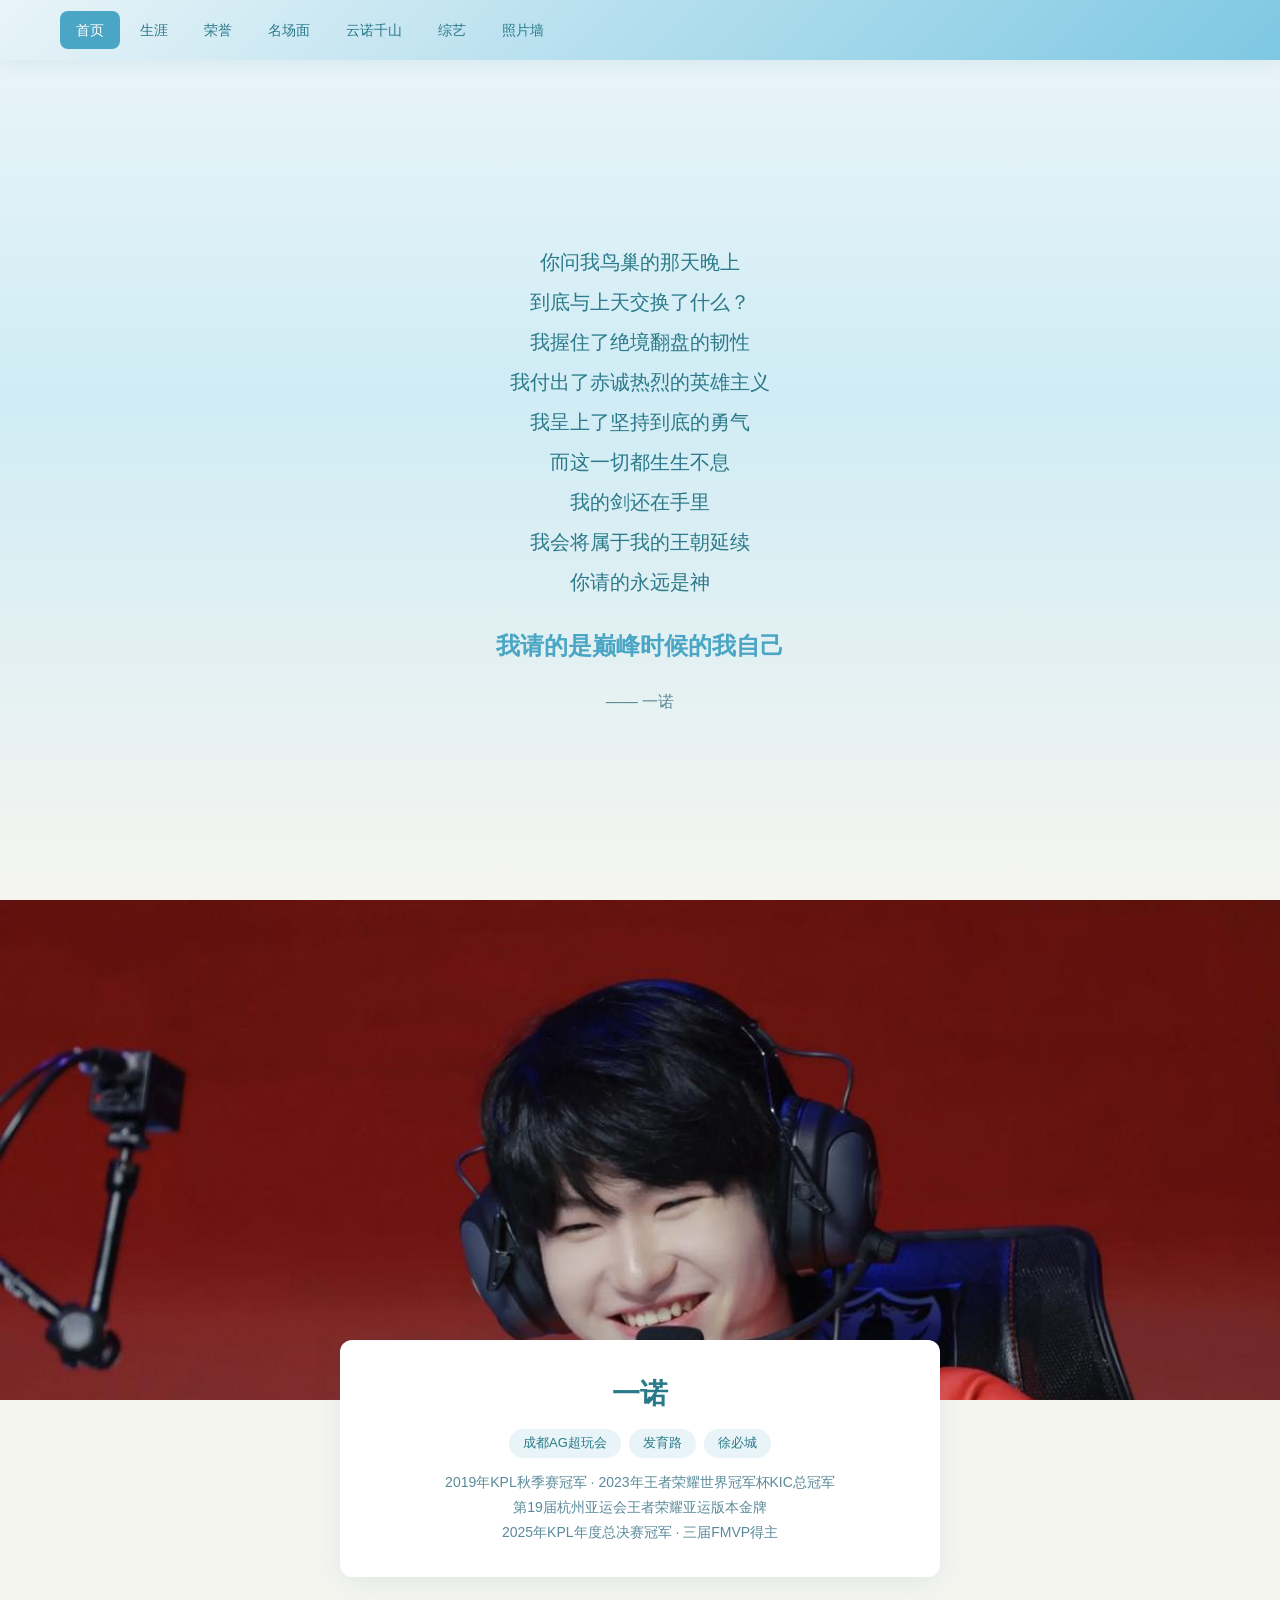
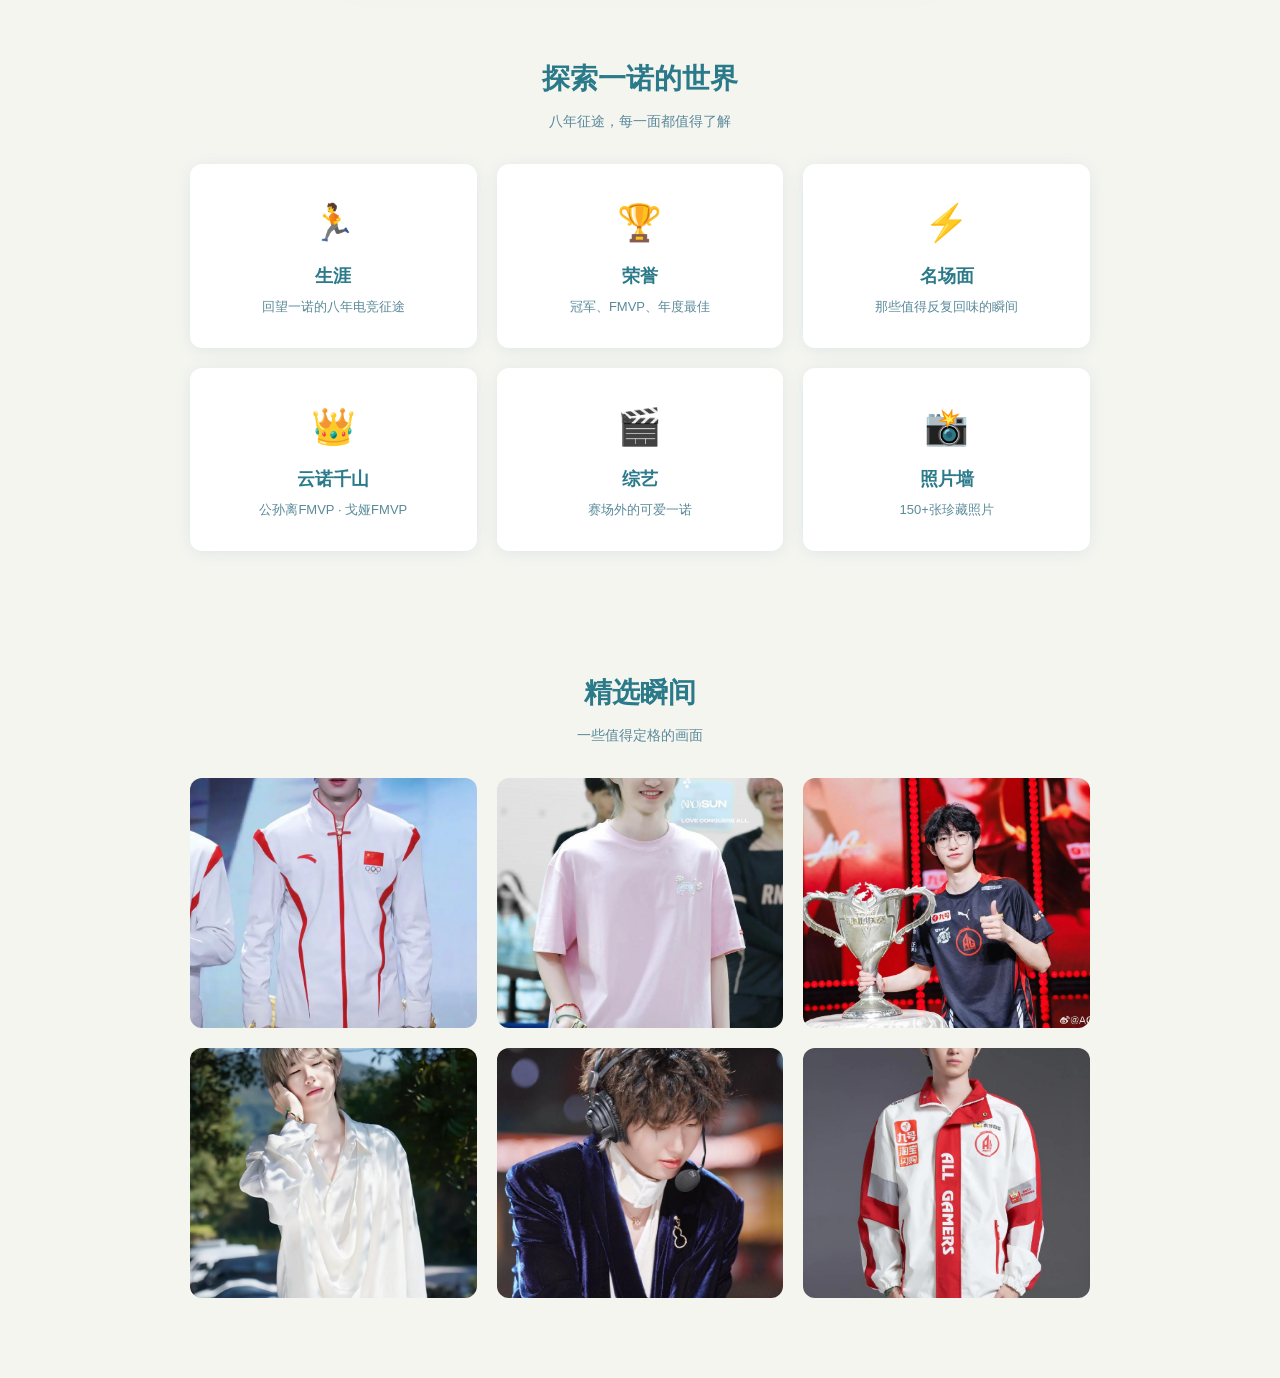
==== index.html @ b9503388 "一诺粉丝向个人网站 v1.0 - 云诺千山主题" ====
﻿<!DOCTYPE html>
<html lang="zh-CN">
<head>
<meta charset="UTF-8">
<meta name="viewport" content="width=device-width, initial-scale=1.0">
<title>一诺 · 云诺千山</title>
<link rel="stylesheet" href="style.css">
</head>
<body>

<nav>
  <div class="nav-inner">
    <a href="index.html" class="active">首页</a>
    <a href="career.html">生涯</a>
    <a href="honors.html">荣誉</a>
    <a href="moments.html">名场面</a>
    <a href="fmvp.html">云诺千山</a>
    <a href="variety.html">综艺</a>
    <a href="photos.html">照片墙</a>
  </div>
</nav>

<section class="hero-monologue">
  <div class="quote">
    <p>你问我鸟巢的那天晚上</p>
    <p>到底与上天交换了什么？</p>
    <p></p>
    <p>我握住了绝境翻盘的韧性</p>
    <p>我付出了赤诚热烈的英雄主义</p>
    <p>我呈上了坚持到底的勇气</p>
    <p>而这一切都生生不息</p>
    <p></p>
    <p>我的剑还在手里</p>
    <p>我会将属于我的王朝延续</p>
    <p></p>
    <p>你请的永远是神</p>
    <p class="highlight">我请的是巅峰时候的我自己</p>
    <p class="author">—— 一诺</p>
  </div>
</section>

<div class="hero-image-wrap">
  <img src="images/hero-action-2.jpg" alt="一诺比赛照片">
</div>

<div class="profile-card">
  <div class="name">一诺</div>
  <div class="tags">
    <span>成都AG超玩会</span>
    <span>发育路</span>
    <span>徐必城</span>
  </div>
  <div class="bio">
    2019年KPL秋季赛冠军 · 2023年王者荣耀世界冠军杯KIC总冠军<br>
    第19届杭州亚运会王者荣耀亚运版本金牌<br>
    2025年KPL年度总决赛冠军 · 三届FMVP得主
  </div>
</div>

<div class="container">
  <h2 class="section-title">探索一诺的世界</h2>
  <p class="section-sub">八年征途，每一面都值得了解</p>

  <div class="jump-grid">
    <a href="career.html" class="jump-card">
      <div class="icon">🏃</div>
      <div class="title">生涯</div>
      <div class="desc">回望一诺的八年电竞征途</div>
    </a>
    <a href="honors.html" class="jump-card">
      <div class="icon">🏆</div>
      <div class="title">荣誉</div>
      <div class="desc">冠军、FMVP、年度最佳</div>
    </a>
    <a href="moments.html" class="jump-card">
      <div class="icon">⚡</div>
      <div class="title">名场面</div>
      <div class="desc">那些值得反复回味的瞬间</div>
    </a>
    <a href="fmvp.html" class="jump-card">
      <div class="icon">👑</div>
      <div class="title">云诺千山</div>
      <div class="desc">公孙离FMVP · 戈娅FMVP</div>
    </a>
    <a href="variety.html" class="jump-card">
      <div class="icon">🎬</div>
      <div class="title">综艺</div>
      <div class="desc">赛场外的可爱一诺</div>
    </a>
    <a href="photos.html" class="jump-card">
      <div class="icon">📸</div>
      <div class="title">照片墙</div>
      <div class="desc">150+张珍藏照片</div>
    </a>
  </div>
</div>

<div class="container">
  <h2 class="section-title">精选瞬间</h2>
  <p class="section-sub">一些值得定格的画面</p>
  <div class="jump-grid" style="grid-template-columns:repeat(3,1fr);max-width:900px">
    <img src="images/hero-action-9.jpg" alt="" style="border-radius:12px;height:250px;object-fit:cover;width:100%">
    <img src="images/hero-portrait-5.jpg" alt="" style="border-radius:12px;height:250px;object-fit:cover;width:100%">
    <img src="images/hero-team-4.jpg" alt="" style="border-radius:12px;height:250px;object-fit:cover;width:100%">
    <img src="images/hero-portrait-3.jpg" alt="" style="border-radius:12px;height:250px;object-fit:cover;width:100%">
    <img src="images/hero-action-10.jpeg" alt="" style="border-radius:12px;height:250px;object-fit:cover;width:100%">
    <img src="images/hero-portrait-6.jpg" alt="" style="border-radius:12px;height:250px;object-fit:cover;width:100%">
  </div>
</div>

</body>
</html>
---- style.css ----
﻿/* ===== 一诺个人网站 - 全局样式 ===== */
/* 云诺千山 · 白青配色主题 */

:root {
  --bg: #F5F5F0;
  --primary: #7EC8E3;
  --primary-dark: #4AA6C4;
  --accent: #2B7A8A;
  --text-dark: #1A4A5A;
  --text-light: #5A8A9A;
  --gold: #C9A96E;
  --gold-light: #E8D5A3;
  --card-bg: #FFFFFF;
  --shadow: rgba(42, 122, 138, 0.1);
  --nav-height: 60px;
  --radius: 12px;
  --max-width: 1200px;
}

* { margin: 0; padding: 0; box-sizing: border-box; }
html { scroll-behavior: smooth; }

body {
  font-family: "Noto Sans SC", "PingFang SC", "Microsoft YaHei", sans-serif;
  background: var(--bg);
  color: var(--text-dark);
  line-height: 1.6;
  padding-top: var(--nav-height);
}

a { text-decoration: none; color: inherit; }
img { max-width: 100%; display: block; }

/* ===== 导航栏 ===== */
nav {
  position: fixed; top: 0; left: 0; right: 0; z-index: 1000;
  height: var(--nav-height);
  background: linear-gradient(135deg, #E8F4F8 0%, #7EC8E3 100%);
  backdrop-filter: blur(10px);
  display: flex; align-items: center; justify-content: center;
  box-shadow: 0 2px 20px var(--shadow);
}
nav .nav-inner {
  display: flex; align-items: center; gap: 4px;
  max-width: var(--max-width); width: 100%;
  padding: 0 20px; overflow-x: auto;
}
nav a {
  padding: 8px 16px; border-radius: 8px;
  color: var(--accent); font-size: 14px; font-weight: 500;
  white-space: nowrap; transition: all 0.3s;
}
nav a:hover, nav a.active {
  background: var(--primary-dark); color: #fff;
}

/* ===== 通用容器 ===== */
.container { max-width: var(--max-width); margin: 0 auto; padding: 40px 20px; }
.section-title {
  text-align: center; font-size: 28px; font-weight: 700;
  color: var(--accent); margin-bottom: 8px;
}
.section-sub {
  text-align: center; color: var(--text-light); font-size: 14px;
  margin-bottom: 32px;
}

/* ===== 首页独白 ===== */
.hero-monologue {
  display: flex; align-items: center; justify-content: center;
  min-height: calc(100vh - var(--nav-height));
  background: linear-gradient(180deg, #E8F4F8 0%, #D0ECF5 40%, #F5F5F0 100%);
  padding: 60px 20px; text-align: center;
}
.hero-monologue .quote { max-width: 700px; }
.hero-monologue p {
  font-size: 20px; font-weight: 300; color: var(--accent);
  line-height: 2; opacity: 0; animation: fadeUp 0.8s ease forwards;
}
.hero-monologue p:nth-child(1) { animation-delay: 0.1s; }
.hero-monologue p:nth-child(2) { animation-delay: 0.3s; }
.hero-monologue p:nth-child(3) { animation-delay: 0.5s; }
.hero-monologue p:nth-child(4) { animation-delay: 0.7s; }
.hero-monologue p:nth-child(5) { animation-delay: 0.9s; }
.hero-monologue .highlight {
  font-weight: 700; font-size: 24px; color: var(--primary-dark);
  margin-top: 20px;
}
.hero-monologue .author {
  margin-top: 16px; font-size: 16px; color: var(--text-light);
}
@keyframes fadeUp {
  from { opacity: 0; transform: translateY(20px); }
  to { opacity: 1; transform: translateY(0); }
}

/* ===== Hero图片 ===== */
.hero-image-wrap { width: 100%; overflow: hidden; }
.hero-image-wrap img {
  width: 100%; height: 500px; object-fit: cover;
  object-position: center 20%;
}

/* ===== 个人信息 ===== */
.profile-card {
  max-width: 600px; margin: -60px auto 40px;
  background: var(--card-bg); border-radius: var(--radius);
  padding: 32px; box-shadow: 0 4px 30px var(--shadow);
  position: relative; z-index: 2; text-align: center;
}
.profile-card .name { font-size: 28px; font-weight: 700; color: var(--accent); }
.profile-card .tags {
  display: flex; flex-wrap: wrap; justify-content: center; gap: 8px;
  margin: 12px 0;
}
.profile-card .tags span {
  background: #E8F4F8; color: var(--accent);
  padding: 4px 14px; border-radius: 20px; font-size: 13px;
}
.profile-card .bio { color: var(--text-light); font-size: 14px; line-height: 1.8; }

/* ===== 跳转卡片 ===== */
.jump-grid {
  display: grid;
  grid-template-columns: repeat(3, 1fr);
  gap: 20px; max-width: 900px; margin: 0 auto 40px;
}
.jump-card {
  background: var(--card-bg); border-radius: var(--radius);
  padding: 28px 20px; text-align: center;
  box-shadow: 0 2px 15px var(--shadow);
  transition: all 0.3s; cursor: pointer;
  border: 2px solid transparent;
}
.jump-card:hover {
  transform: translateY(-6px);
  box-shadow: 0 8px 30px rgba(42,122,138,0.2);
  border-color: var(--primary);
}
.jump-card .icon { font-size: 36px; margin-bottom: 10px; }
.jump-card .title { font-size: 18px; font-weight: 600; color: var(--accent); }
.jump-card .desc { font-size: 13px; color: var(--text-light); margin-top: 6px; }

/* ===== B站嵌入 ===== */
.bili-wrap {
  position: relative; width: 100%;
  padding-top: 56.25%; border-radius: var(--radius); overflow: hidden;
}
.bili-wrap iframe {
  position: absolute; top: 0; left: 0; width: 100%; height: 100%;
  border: none;
}
.video-grid { display: grid; gap: 16px; }
.video-grid-2 { grid-template-columns: 1fr 1fr; }
.video-grid-3 { grid-template-columns: 1fr 1fr 1fr; }

/* ===== 荣誉卡片 ===== */
.honor-section { margin-bottom: 40px; }
.honor-section .category-title {
  font-size: 22px; font-weight: 700; color: var(--accent);
  margin-bottom: 20px; display: flex; align-items: center; gap: 10px;
}
.honor-grid {
  display: grid;
  grid-template-columns: repeat(auto-fill, minmax(200px, 1fr));
  gap: 16px;
}
.honor-card {
  background: var(--card-bg); border-radius: var(--radius);
  padding: 24px 16px; text-align: center;
  box-shadow: 0 2px 12px var(--shadow);
  transition: all 0.3s; cursor: pointer;
  border-top: 4px solid var(--primary);
}
.honor-card:hover {
  transform: translateY(-4px);
  box-shadow: 0 6px 25px rgba(42,122,138,0.15);
}
.honor-card .emoji { font-size: 32px; margin-bottom: 8px; }
.honor-card .name { font-size: 14px; font-weight: 600; color: var(--text-dark); }
.honor-card .year { font-size: 12px; color: var(--text-light); margin-top: 4px; }
.honor-card.gold { border-top-color: var(--gold); }
.honor-card.gold .emoji { color: var(--gold); }
.honor-card.fmvp { border-top-color: #C084FC; }
.honor-card.fmvp .emoji { color: #C084FC; }

/* ===== 名场面比赛卡片 ===== */
.year-section { margin-bottom: 40px; }
.year-label {
  font-size: 24px; font-weight: 700; color: var(--accent);
  padding-bottom: 12px; margin-bottom: 20px;
  border-bottom: 3px solid var(--primary);
  display: flex; align-items: center; gap: 10px;
}
.match-grid {
  display: grid;
  grid-template-columns: repeat(auto-fill, minmax(280px, 1fr));
  gap: 20px;
}
.match-card {
  background: var(--card-bg); border-radius: var(--radius);
  overflow: hidden; box-shadow: 0 2px 15px var(--shadow);
  transition: all 0.3s;
}
.match-card:hover { transform: translateY(-4px); box-shadow: 0 6px 30px var(--shadow); }
.match-card .hero-img { width: 100%; height: 200px; object-fit: cover; }
.match-card .info { padding: 16px; }
.match-card .info .year-tag {
  display: inline-block; background: var(--primary); color: #fff;
  padding: 2px 10px; border-radius: 4px; font-size: 12px;
  margin-bottom: 8px;
}
.match-card .info .desc { font-size: 14px; color: var(--text-dark); line-height: 1.7; margin-bottom: 12px; }
.match-card .info .links { display: flex; gap: 8px; flex-wrap: wrap; }
.match-card .info .links a {
  display: inline-flex; align-items: center; gap: 4px;
  padding: 6px 14px; border-radius: 6px; font-size: 13px;
  transition: all 0.3s;
}
.match-card .info .links .bili-link { background: #00A1D6; color: #fff; }
.match-card .info .links .bili-link:hover { background: #0085AD; }
.match-card .info .links .weibo-link { background: #E8F4F8; color: var(--accent); }
.match-card .info .links .weibo-link:hover { background: var(--primary); color: #fff; }

/* ===== 时间线 ===== */
.timeline { max-width: 700px; margin: 0 auto; position: relative; padding-left: 40px; }
.timeline::before {
  content: ''; position: absolute; left: 15px; top: 0; bottom: 0;
  width: 3px; background: linear-gradient(var(--primary), var(--accent));
  border-radius: 2px;
}
.timeline-item { position: relative; margin-bottom: 40px; }
.timeline-item::before {
  content: ''; position: absolute; left: -29px; top: 6px;
  width: 14px; height: 14px; border-radius: 50%;
  background: var(--primary-dark); border: 3px solid var(--bg);
}
.timeline-item .year { font-size: 18px; font-weight: 700; color: var(--accent); margin-bottom: 6px; }
.timeline-item .text { font-size: 15px; color: var(--text-dark); line-height: 1.8; }
.timeline-footer {
  text-align: right; font-size: 18px; font-weight: 700;
  color: var(--primary-dark); margin-top: 30px;
}

/* ===== 综艺杂志风卡片 ===== */
.magazine-list { max-width: 800px; margin: 0 auto; }
.magazine-card {
  background: var(--card-bg); border-radius: var(--radius);
  margin-bottom: 20px; overflow: hidden;
  box-shadow: 0 2px 12px var(--shadow);
  transition: all 0.3s;
}
.magazine-card:hover { box-shadow: 0 4px 25px var(--shadow); }
.magazine-card .header {
  display: flex; align-items: center; gap: 16px;
  padding: 20px; cursor: pointer;
}
.magazine-card .header h3 {
  font-size: 22px; font-weight: 700; color: var(--accent);
  flex-shrink: 0;
}
.magazine-card .header .sub {
  font-size: 13px; color: var(--text-light); flex: 1;
}
.magazine-card .header .toggle {
  font-size: 20px; color: var(--text-light); transition: transform 0.3s;
}
.magazine-card .header .toggle.open { transform: rotate(180deg); }
.magazine-card .body {
  max-height: 0; overflow: hidden;
  transition: max-height 0.4s ease; padding: 0 20px;
}
.magazine-card .body.open { max-height: 1000px; padding: 0 20px 20px; }
.magazine-card .body .detail {
  font-size: 14px; color: var(--text-dark); line-height: 1.8;
  margin-bottom: 16px;
}
.category-label {
  display: inline-block; padding: 4px 14px; border-radius: 4px;
  font-size: 13px; font-weight: 600; margin-bottom: 16px;
}
.category-label.doc { background: #E0F2FE; color: #0284C7; }
.category-label.var { background: #FEF3C7; color: #D97706; }

/* ===== 照片墙瀑布流 ===== */
.photo-grid {
  column-count: 4; column-gap: 12px;
  padding: 0 20px; max-width: var(--max-width); margin: 0 auto;
}
.photo-grid img {
  width: 100%; margin-bottom: 12px; border-radius: 8px;
  break-inside: avoid; cursor: pointer;
  transition: transform 0.3s;
}
.photo-grid img:hover { transform: scale(1.02); }

/* ===== 灯箱 ===== */
.lightbox {
  display: none; position: fixed; z-index: 9999;
  top: 0; left: 0; right: 0; bottom: 0;
  background: rgba(0,0,0,0.9);
  align-items: center; justify-content: center;
  cursor: pointer;
}
.lightbox.show { display: flex; }
.lightbox img {
  max-width: 90vw; max-height: 90vh;
  border-radius: 8px; box-shadow: 0 4px 40px rgba(0,0,0,0.5);
}

/* ===== 响应式 ===== */
@media (max-width: 1024px) {
  .photo-grid { column-count: 3; }
  .match-grid { grid-template-columns: repeat(auto-fill, minmax(240px, 1fr)); }
}
@media (max-width: 768px) {
  nav .nav-inner { gap: 2px; }
  nav a { padding: 6px 10px; font-size: 13px; }
  .hero-monologue p { font-size: 16px; }
  .hero-monologue .highlight { font-size: 20px; }
  .hero-image-wrap img { height: 300px; }
  .profile-card { margin: -40px 16px 30px; }
  .jump-grid { grid-template-columns: repeat(2, 1fr); gap: 12px; }
  .jump-card { padding: 20px 14px; }
  .jump-card .icon { font-size: 28px; }
  .video-grid-2, .video-grid-3 { grid-template-columns: 1fr; }
  .honor-grid { grid-template-columns: repeat(2, 1fr); }
  .match-grid { grid-template-columns: 1fr; }
  .timeline { padding-left: 30px; }
  .photo-grid { column-count: 2; }
  .magazine-card .header h3 { font-size: 18px; }
  .magazine-card .header { flex-wrap: wrap; }
}
@media (max-width: 480px) {
  .photo-grid { column-count: 2; column-gap: 8px; }
  .photo-grid img { margin-bottom: 8px; }
  .jump-grid { grid-template-columns: 1fr 1fr; gap: 8px; }
  .honor-grid { grid-template-columns: 1fr 1fr; gap: 10px; }
}
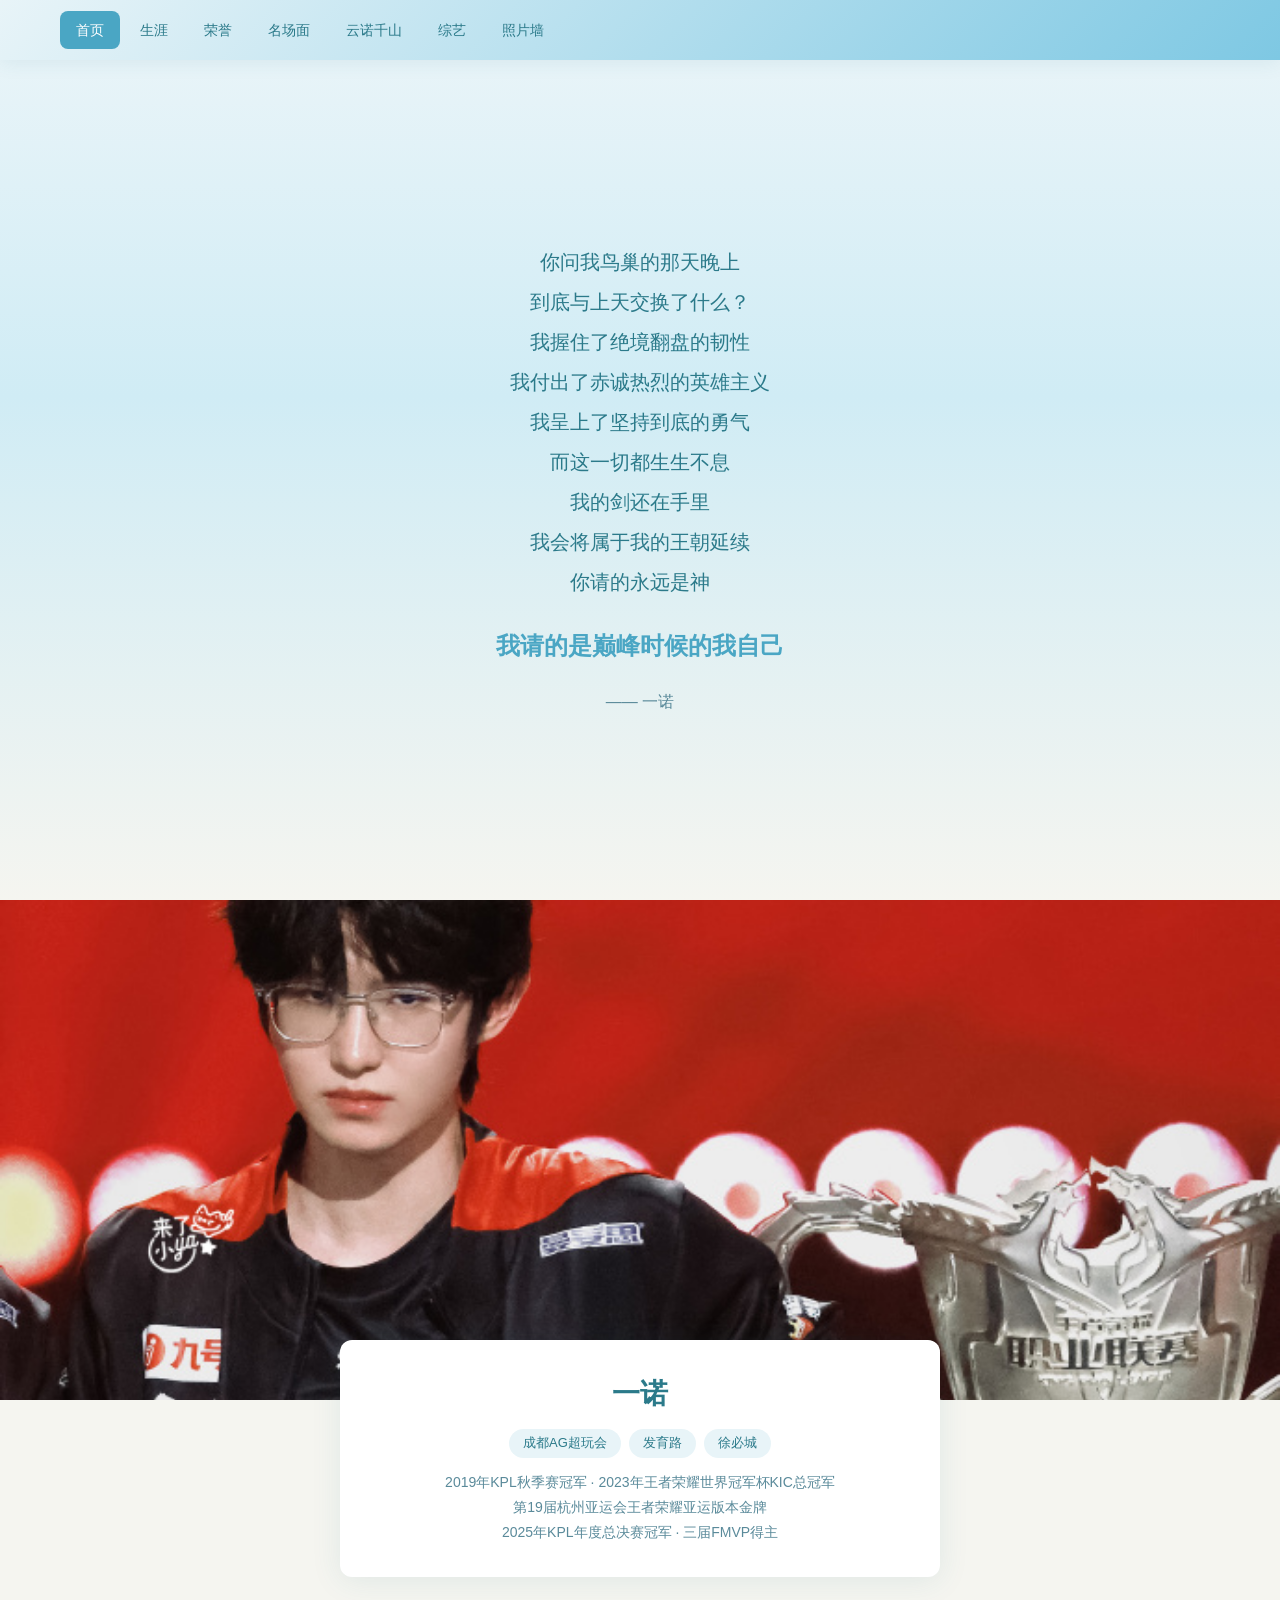
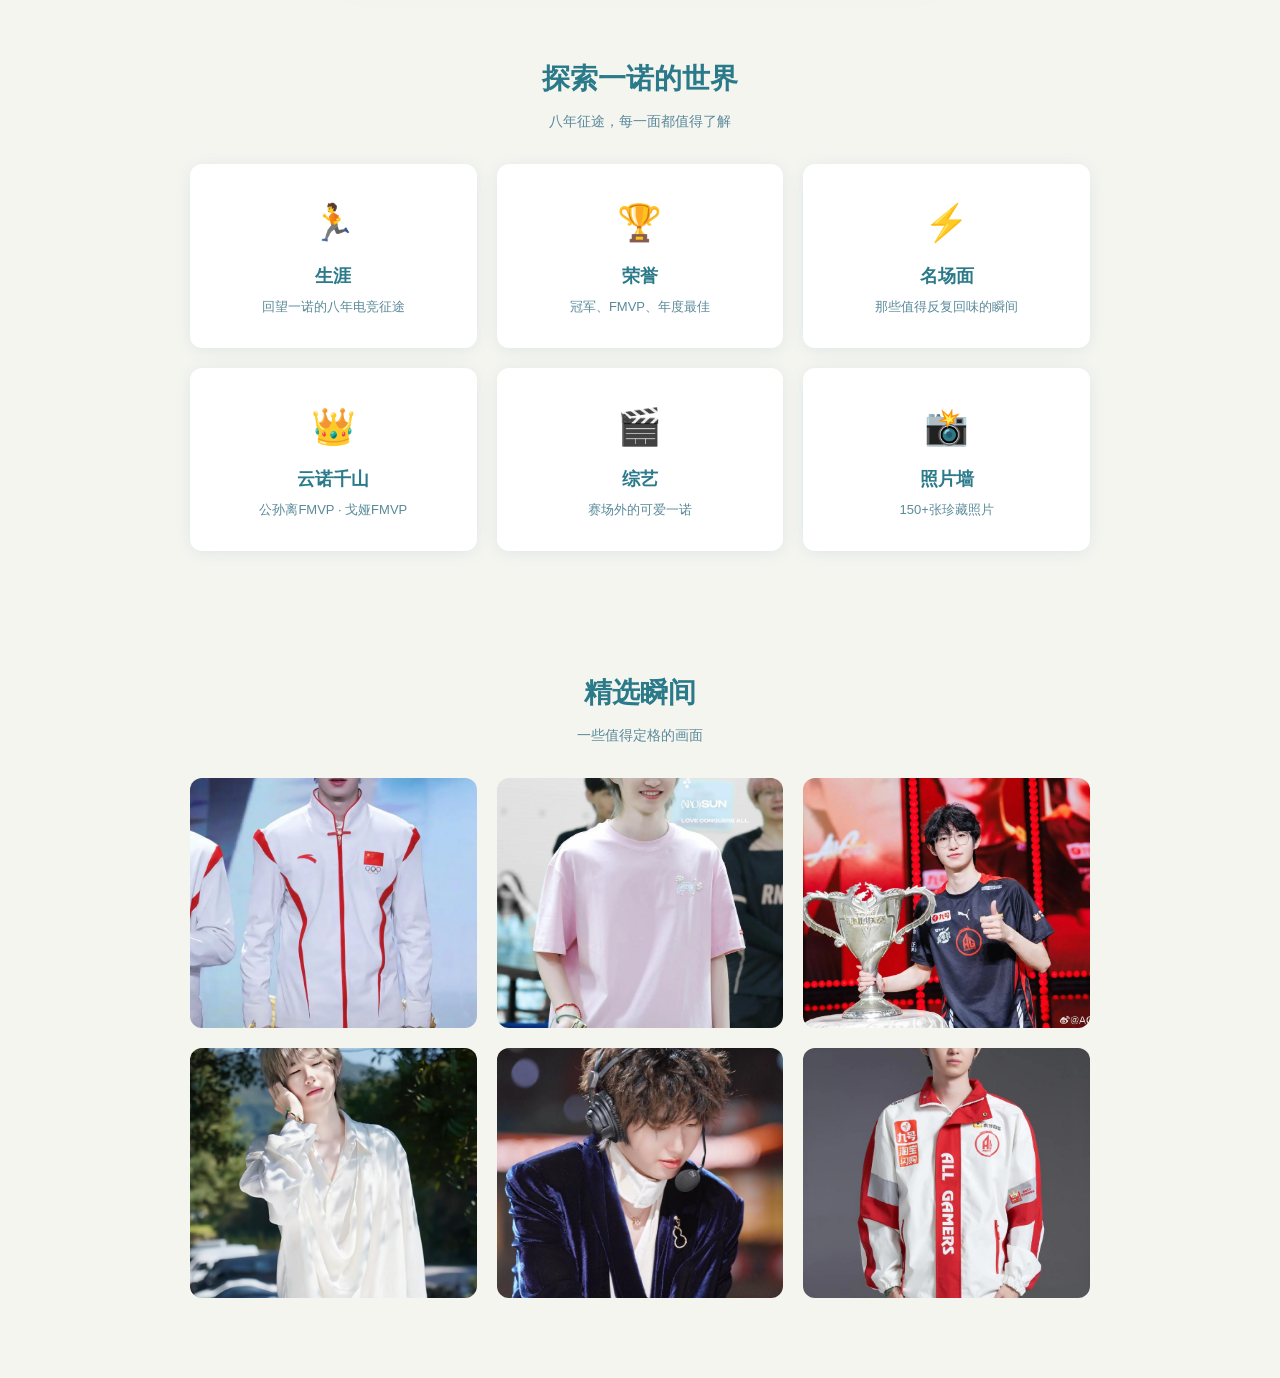
==== commit 6de646c1: "首页hero图更换为新照片" ====
--- a/index.html
+++ b/index.html
@@ -40,7 +40,7 @@
 </section>
 
 <div class="hero-image-wrap">
-  <img src="images/hero-action-2.jpg" alt="一诺比赛照片">
+  <img src="images/00637plYly1hu0eh623qlj323034j1l0.jpg" alt="一诺比赛照片">
 </div>
 
 <div class="profile-card">
@@ -110,3 +110,4 @@
 
 </body>
 </html>
+
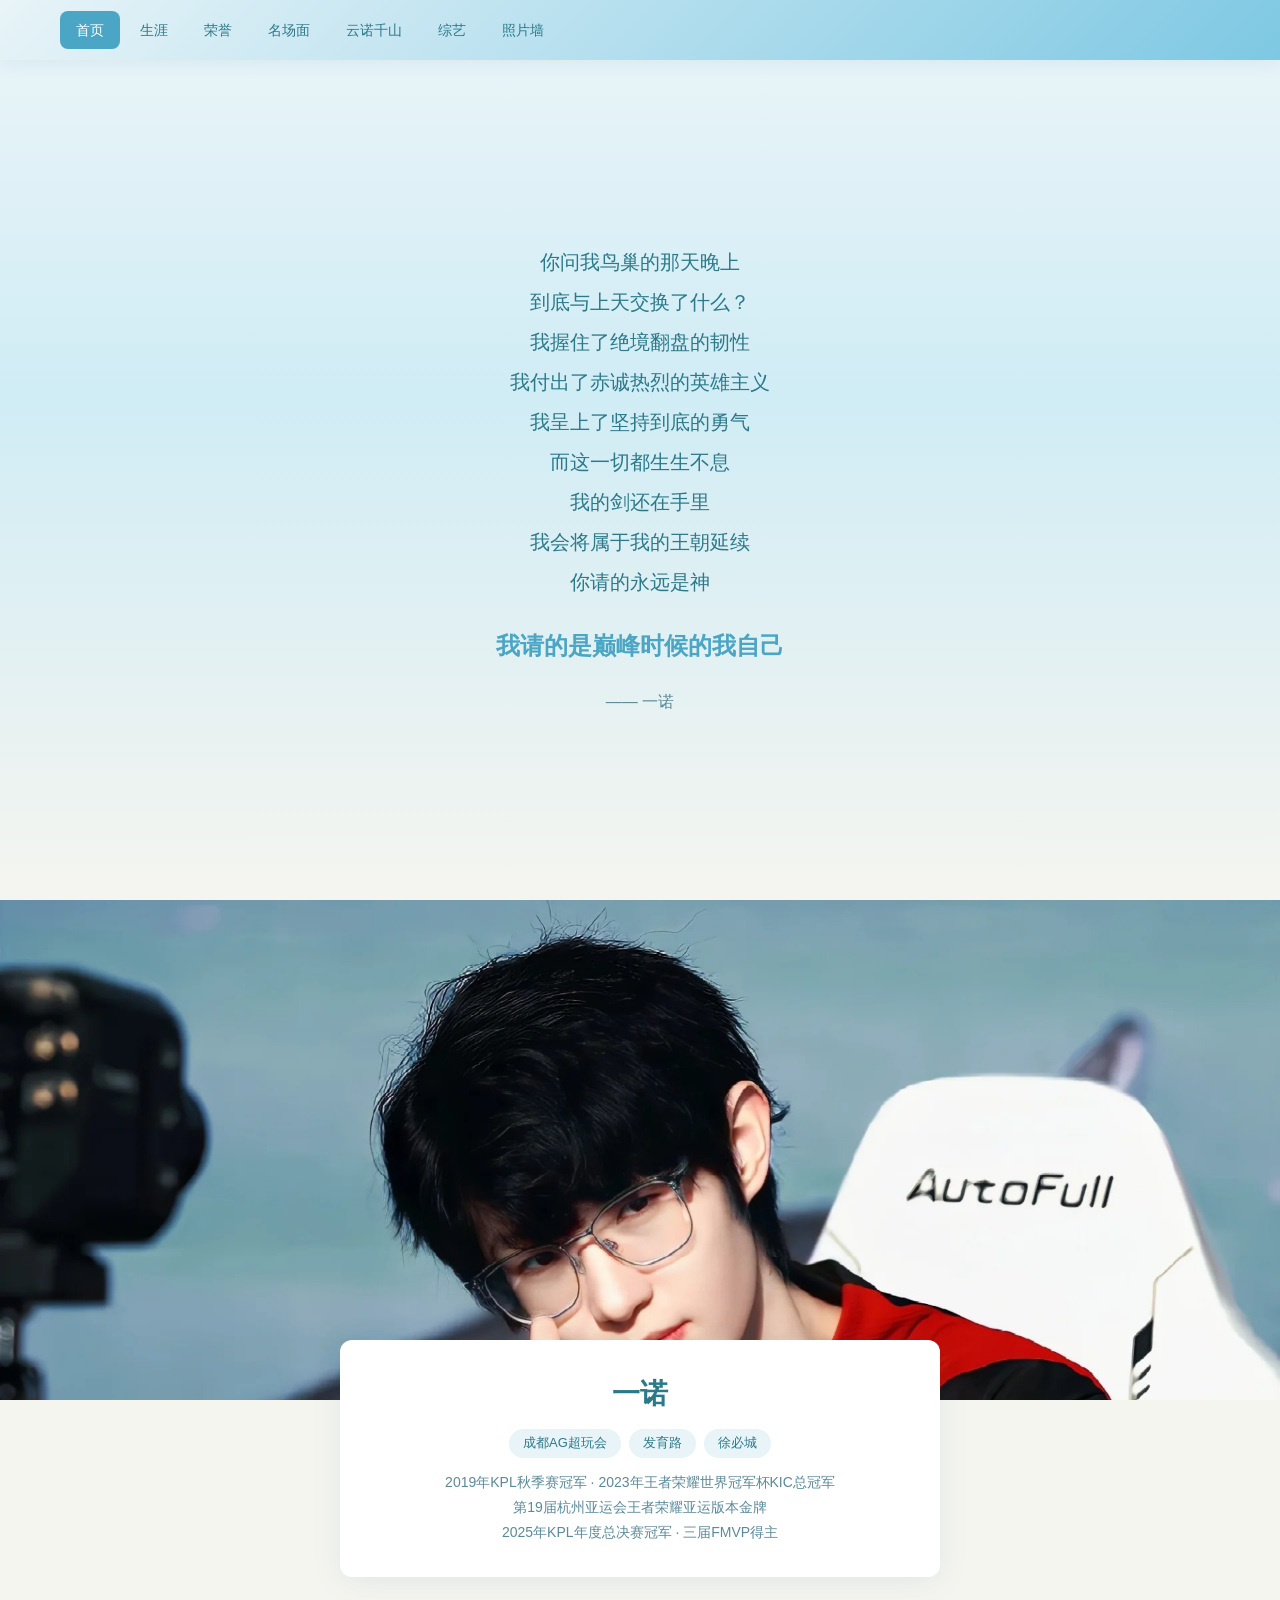
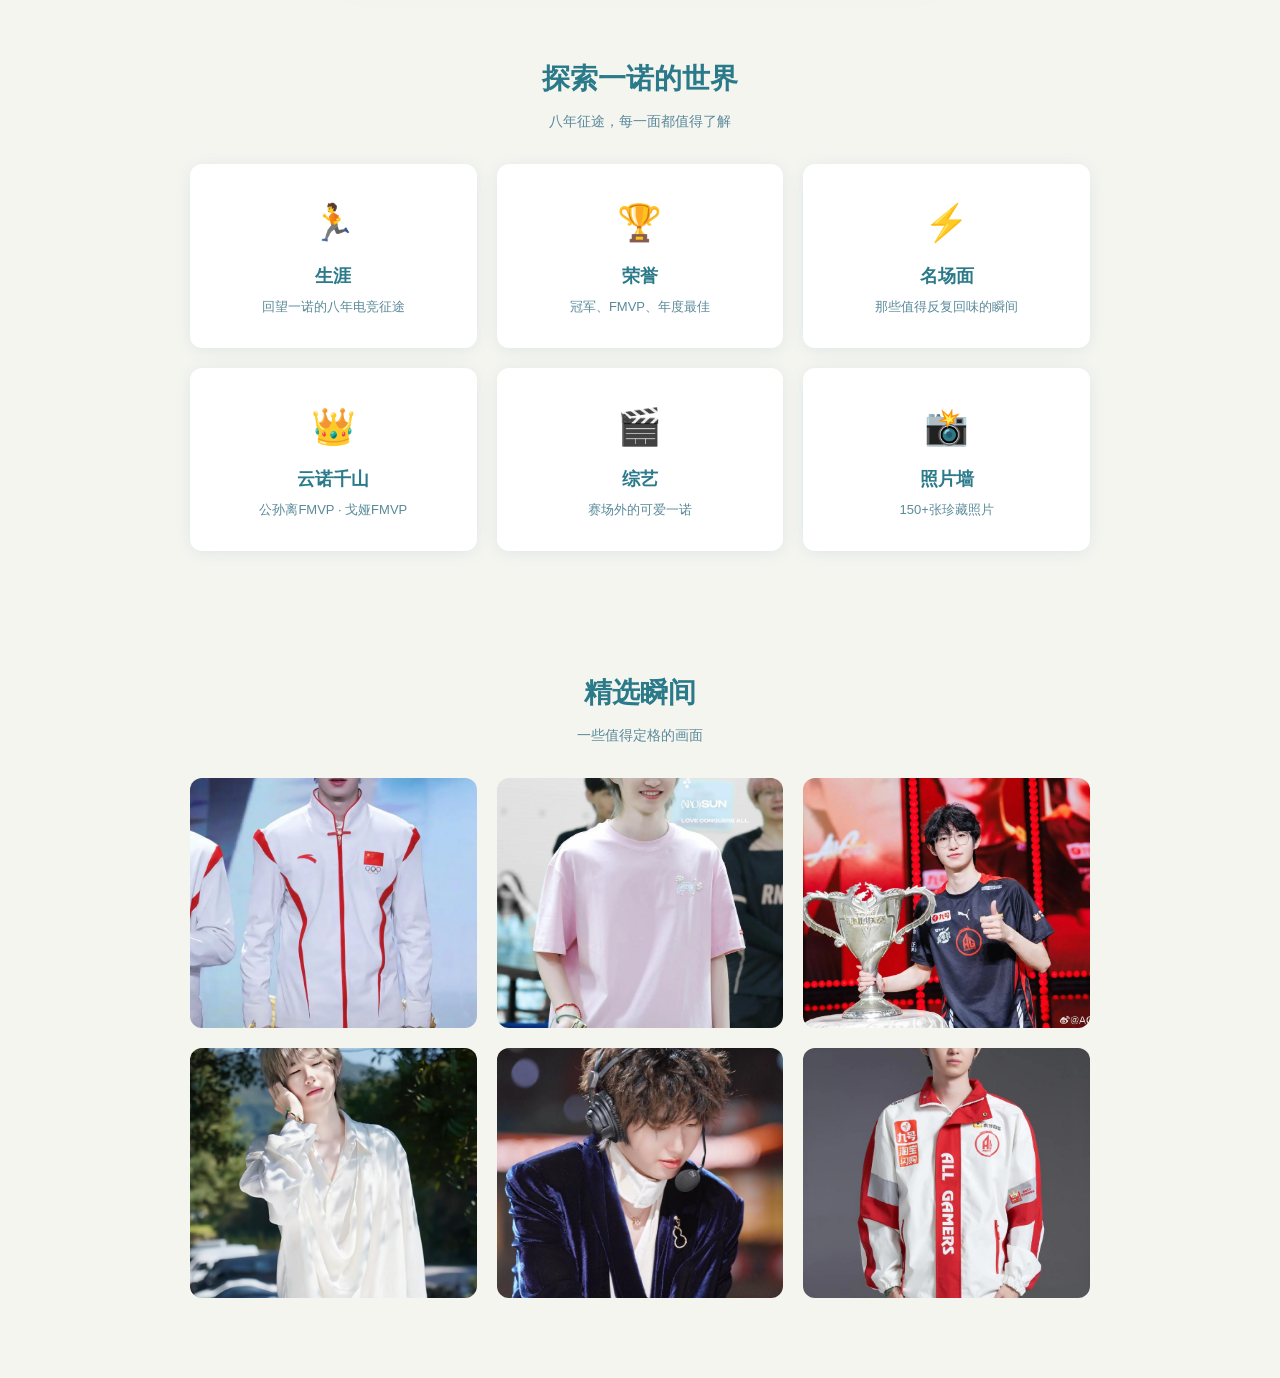
==== commit 2a67b993: "首页hero图更换为1.jpg" ====
--- a/index.html
+++ b/index.html
@@ -40,7 +40,7 @@
 </section>
 
 <div class="hero-image-wrap">
-  <img src="images/00637plYly1hu0eh623qlj323034j1l0.jpg" alt="一诺比赛照片">
+  <img src="images/1.jpg" alt="一诺比赛照片">
 </div>
 
 <div class="profile-card">
@@ -111,3 +111,4 @@
 </body>
 </html>
 
+
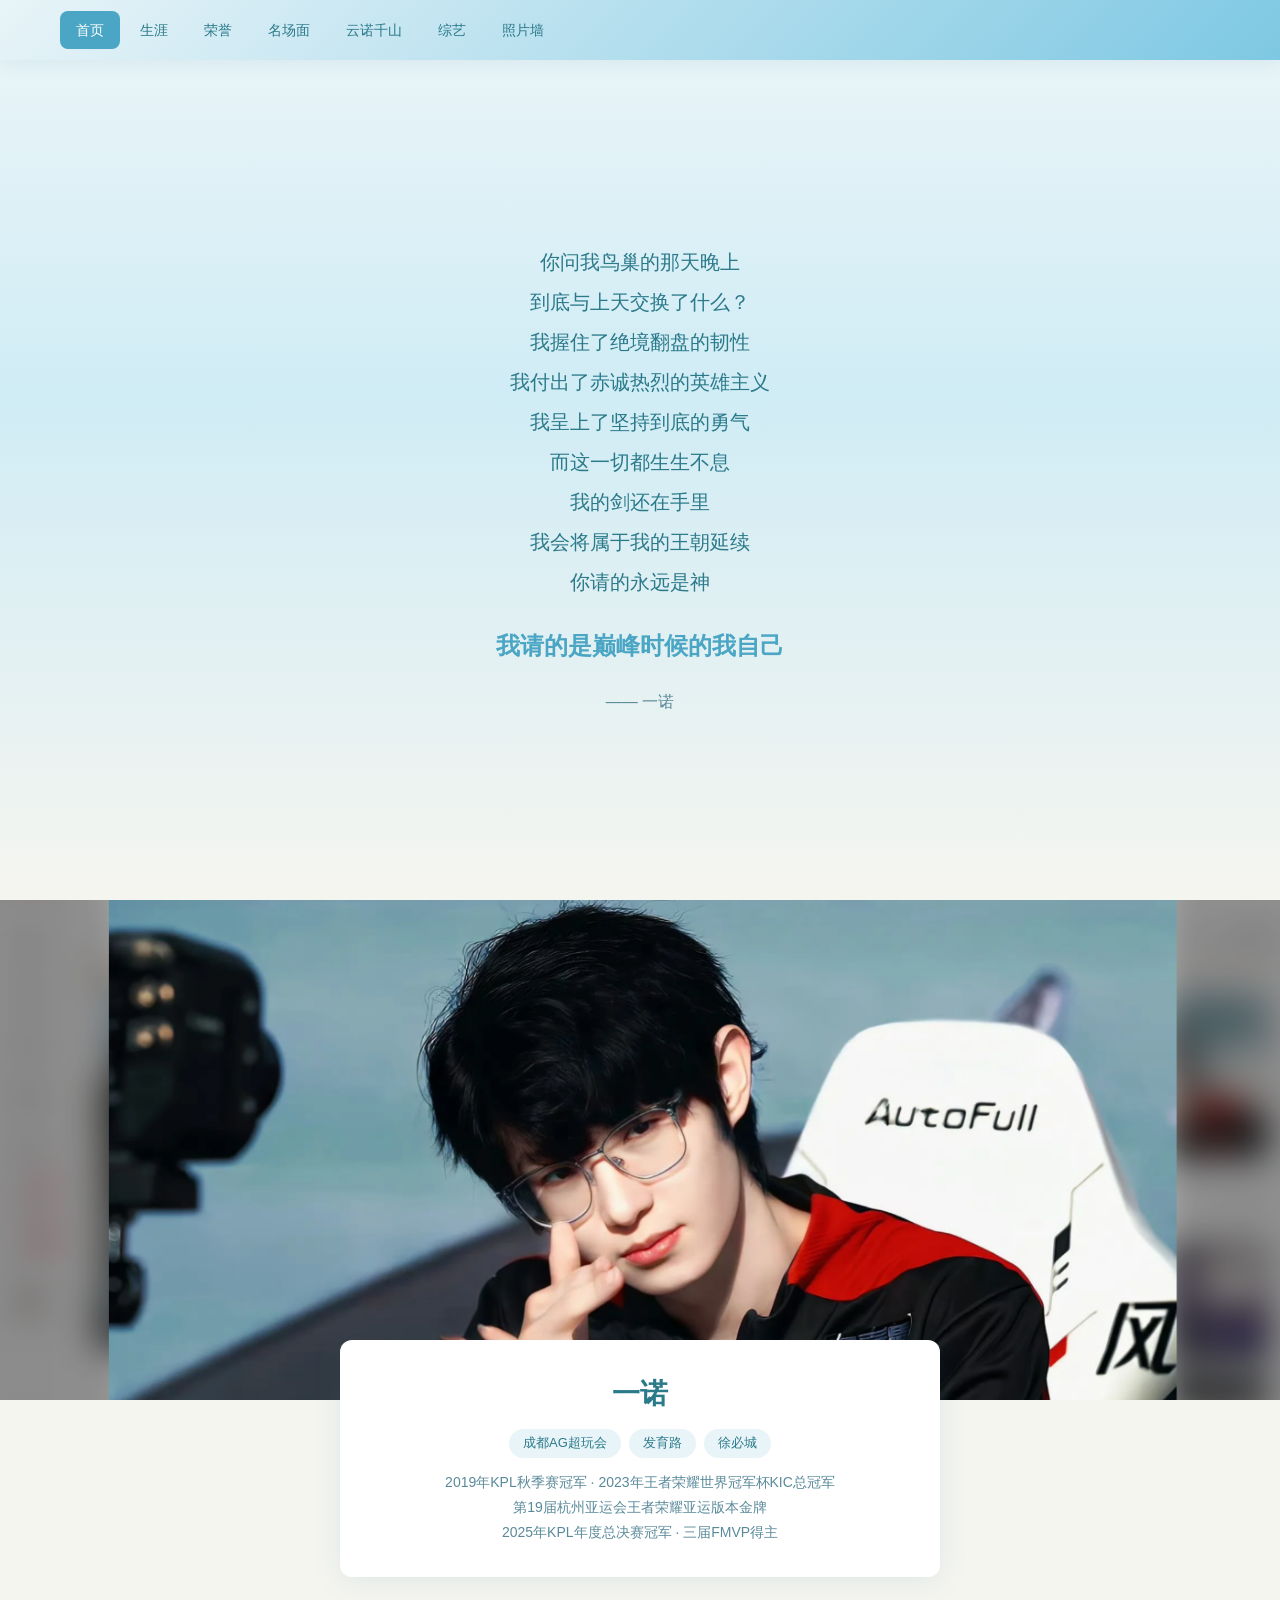
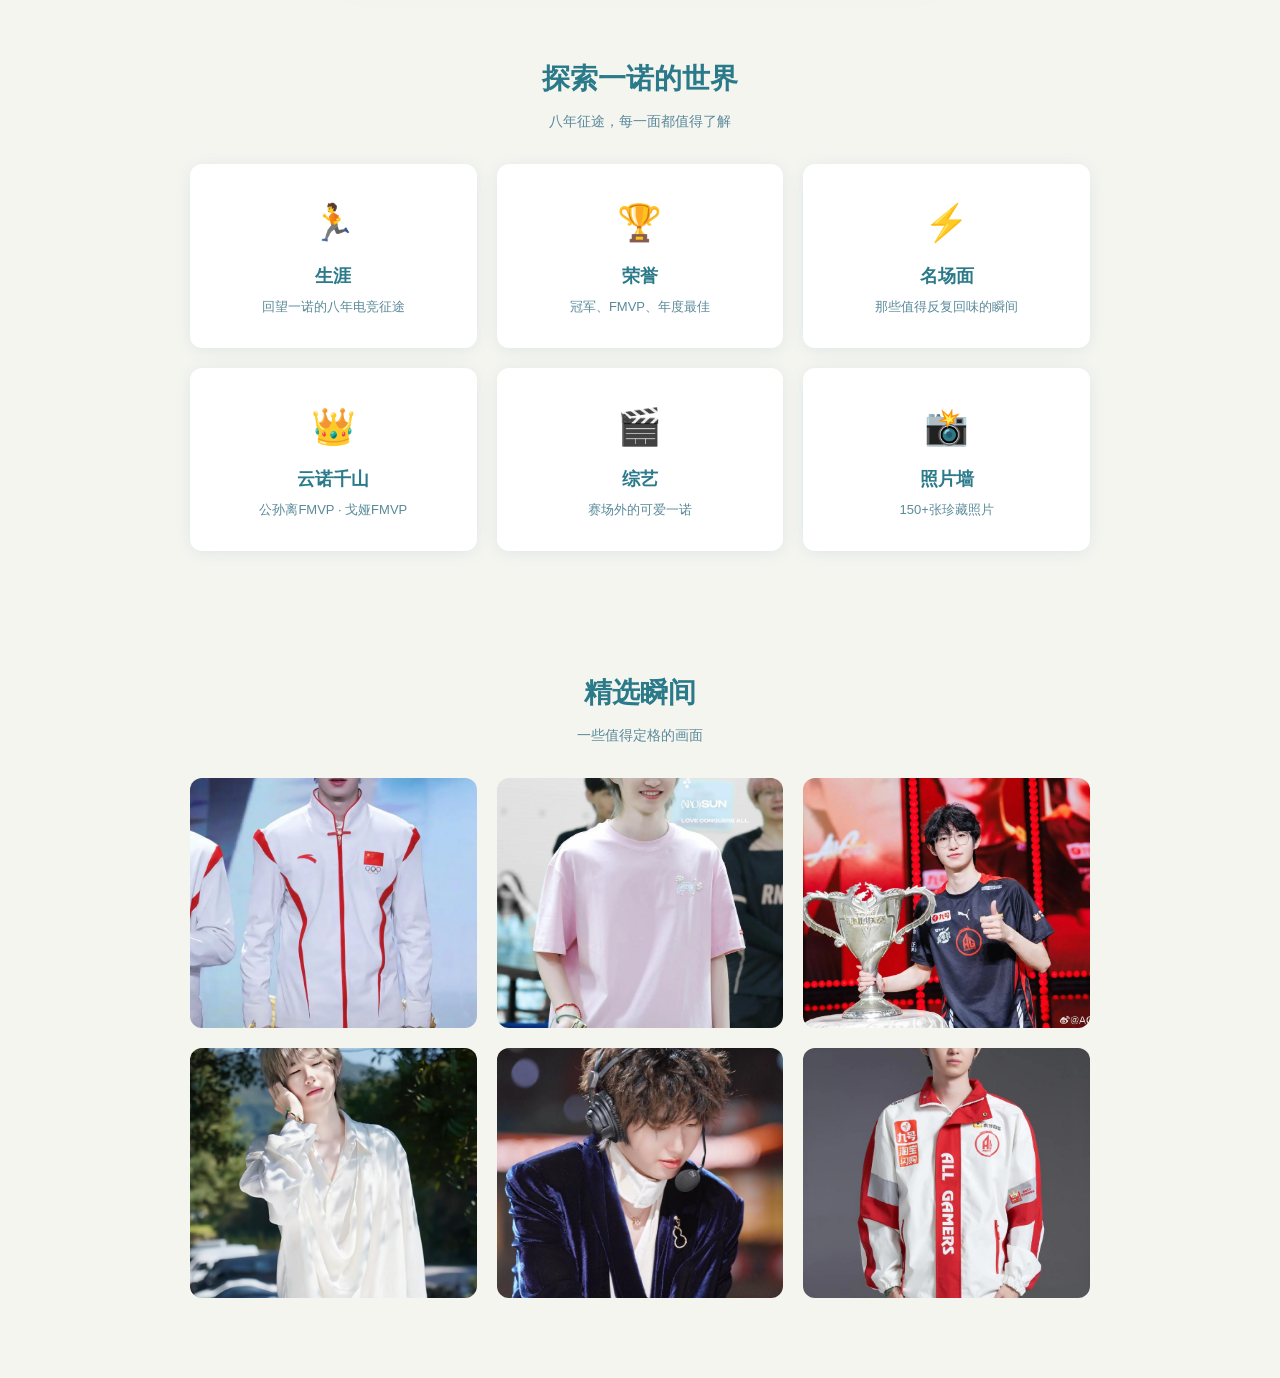
==== commit 1ff2b66c: "首页hero图更换为hero-home.png" ====
--- a/index.html
+++ b/index.html
@@ -40,7 +40,7 @@
 </section>
 
 <div class="hero-image-wrap">
-  <img src="images/1.jpg" alt="一诺比赛照片">
+  <img src="images/hero-home.png" alt="一诺比赛照片">
 </div>
 
 <div class="profile-card">
@@ -112,3 +112,4 @@
 </html>
 
 
+
